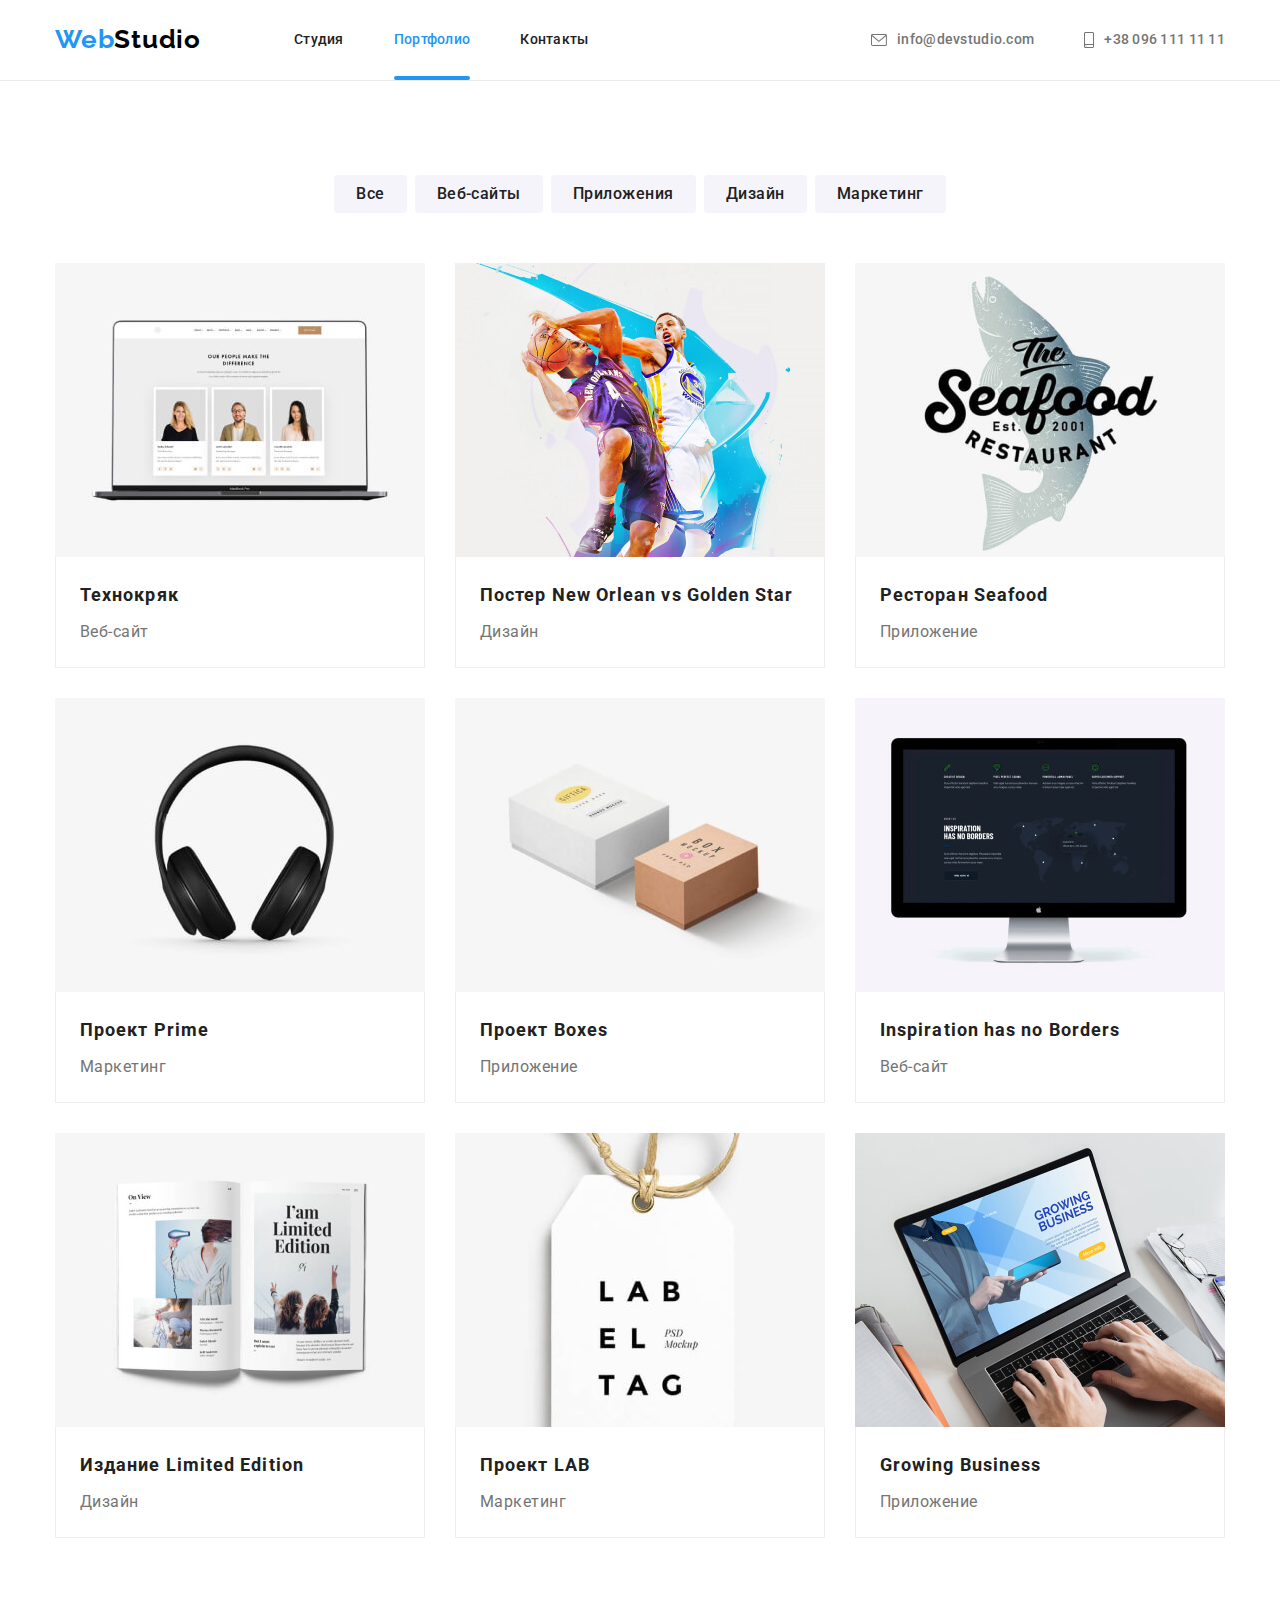
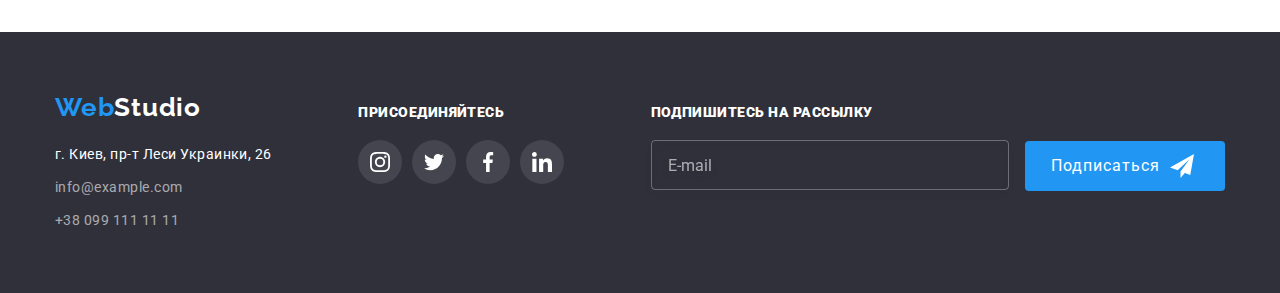
==== portfolio.html @ ef36731a "first commit" ====
<!DOCTYPE html>
<html lang="ru">

<head>
  <meta charset="UTF-8" />
  <meta name="viewport" content="width=device-width, initial-scale=1.0" />
  <title>WebStudio</title>
  <link rel="stylesheet" href="https://cdnjs.cloudflare.com/ajax/libs/modern-normalize/1.0.0/modern-normalize.css">
  <link href="https://fonts.googleapis.com/css2?family=Raleway:wght@700&family=Roboto:wght@400;500;700;900&display=swap"
    rel="stylesheet">
  <link rel="stylesheet" href="./css/styles.css">
</head>

<body>
  <!-- Header -->
  <header class="header">
    <div class="container">
      <nav class="site-nav">
        <a class="logo" href="./index.html" aria-label="логотип вэб студии">Web<span
            class="header-logo">Studio</span></a>
        <ul class="nav-list list">
          <li class="item">
            <a class="link" href="./index.html">Студия</a>
          </li>
          <li class="item">
            <a class="link current" href="./portfolio.html">Портфолио</a>
          </li>
          <li class="item">
            <a class="link" href="">Контакты</a>
          </li>
        </ul>
      </nav>
      <address class="address-link address">
        <ul class="address-list list">
          <li class="item">
            <a class="link" href="mailto:info@devstudio.com">
              <svg class="header-icon" width="16" height="12">
                <use href="./images/sprite.svg#mail"></use>
              </svg>
              info@devstudio.com
            </a>
          </li>
          <li class="item">
            <a class="link" href="tel:+380961111111">
              <svg class="header-icon" width="10" height="16">
                <use href="./images/sprite.svg#phone"></use>
              </svg>
              +38 096 111 11 11
            </a>
          </li>
        </ul>
      </address>
    </div>
  </header>
  <!-- End header -->
  <main>
    <!-- Portfolio -->
    <section class="section">
      <div class="container">
        <h1 class="visually-hidden">Портфолио</h1>
        <ul class="list portfolio-filtrs">
          <li class="item"><button class="button-portfolio" aria-label="Все" type="button">Все</button></li>
          <li class="item"><button class="button-portfolio" aria-label="Веб-сайты" type="button">Веб-сайты</button></li>
          <li class="item"><button class="button-portfolio" aria-label="Приложения" type="button">Приложения</button>
          </li>
          <li class="item"><button class="button-portfolio" aria-label="Дизайн" type="button">Дизайн</button></li>
          <li class="item"><button class="button-portfolio" aria-label="Маркетинг" type="button">Маркетинг</button></li>
        </ul>
        <ul class="list portfolio-list">
          <li class="item">
            <a class="link portfolio-link" href="" target="_blank" aria-label="Веб-сайт Технокряк">
              <div class="portfolio-wrapper">
                <img src="./images/portfolio/tehnokryak.jpg" alt="Веб-сайт Технокряк" width="370" height="294" />
                <div class="overlay">
                  <p>
                    Технокряк это современная площадка распространения коронавируса. Компании используют эту платформу
                    для
                    цифрового
                    шпионажа и атак на защищённые сервера конкурентов.
                  </p>
                </div>
              </div>
              <div class="portfolio-card">
                <h2 class="portfolio-title">Технокряк</h2>
                <p class="portfolio-subtitle">Веб-сайт</p>
              </div>
            </a>
          </li>
          <li class="item">
            <a class="link portfolio-link" href="" target="_blank"
              aria-label="Дизайн постера под матч баскетбольных команд">
              <div class="portfolio-wrapper">
                <img src="./images/portfolio/poster.jpg" alt="постер матча баскетбольных команд" width="370"
                  height="294" />
                <div class="overlay">
                  <p>
                    Lorem ipsum dolor sit amet consectetur adipisicing elit. Nemo repellat commodi repudiandae sapiente
                    ipsam sed laudantium maiores unde odit ut inventore, nihil nam possimus? Suscipit.
                  </p>
                </div>
              </div>
              <div class="portfolio-card">
                <h2 class="portfolio-title">Постер <span lang="en">New Orlean vs Golden Star</span></h2>
                <p class="portfolio-subtitle">Дизайн</p>
              </div>
            </a>
          </li>
          <li class="item">
            <a class="link portfolio-link" href="" target="_blank"
              aria-label="разработка приложения для ресторана морской еды">
              <div class="portfolio-wrapper">
                <img src="./images/portfolio/restaurant.jpg" alt="эмблема ресторана морской еды" width="370"
                  height="294" />
                <div class="overlay">
                  <p>Lorem ipsum dolor sit, amet consectetur adipisicing elit. Possimus dolor eaque eum sapiente minima
                    ipsa odit! Unde laboriosam perferendis deleniti ex, fugit laborum! Debitis, voluptatem asperiores.
                  </p>
                </div>
              </div>
              <div class="portfolio-card">
                <h2 class="portfolio-title">Ресторан <span lang="en">Seafood</span></h2>
                <p class="portfolio-subtitle">Приложение</p>
              </div>
            </a>
          </li>
          <li class="item">
            <a class="link portfolio-link" href="" target="_blank" aria-label="разработка маркетинга для проекта прайм">
              <div class="portfolio-wrapper">
                <img src="./images/portfolio/prime.jpg" alt="фото наушников" width="370" height="294" />
                <div class="overlay">
                  <p>Lorem ipsum dolor sit amet consectetur adipisicing elit. Dolor, excepturi error aspernatur,
                    voluptatibus, deleniti nihil in voluptate ex sunt earum iste minus consequuntur nam quidem repellat.
                  </p>
                </div>
              </div>
              <div class="portfolio-card">
                <h2 class="portfolio-title">Проект <span lang="en">Prime</span> </h2>
                <p class="portfolio-subtitle">Маркетинг</p>
              </div>
            </a>
          </li>
          <li class="item">
            <a class="link portfolio-link" href="" target="_blank"
              aria-label="разработка приложения для дизайна коробок">
              <div class="portfolio-wrapper">
                <img src="./images/portfolio/boxes.jpg" alt="фото дизайнерский коробок" width="370" height="294" />
                <div class="overlay">
                  <p>Lorem ipsum dolor sit amet consectetur adipisicing elit. Maxime repellendus consequatur quasi
                    beatae ea officiis debitis, ullam soluta. Quas atque est a fugit, sunt omnis assumenda?</p>
                </div>
              </div>
              <div class="portfolio-card">
                <h2 class="portfolio-title">Проект <span lang="en">Boxes</span></h2>
                <p class="portfolio-subtitle">Приложение</p>
              </div>
            </a>
          </li>
          <li class="item">
            <a class="link portfolio-link" href="" target="_blank" aria-label="разработка коропоративного вэб сайта">
              <div class="portfolio-wrapper">
                <img src="./images/portfolio/inspiration.jpg" alt="разработка вэб сайта" width="370" height="294" />
                <div class="overlay">
                  <p>Lorem ipsum dolor sit amet consectetur adipisicing elit. Nulla minus perferendis quos atque
                    similique veritatis pariatur temporibus id iste? Inventore earum dolore eum, quas ipsum dicta.</p>
                </div>
              </div>
              <div class="portfolio-card">
                <h2 class="portfolio-title" lang="en">Inspiration has no Borders</h2>
                <p class="portfolio-subtitle">Веб-сайт</p>
              </div>
            </a>
          </li>
          <li class="item">
            <a class="link portfolio-link" href="" target="_blank" aria-label="разработка дизайна книги">
              <div class="portfolio-wrapper">
                <img src="./images/portfolio/limited-edition.jpg" alt="дизайн книги" width="370" height="294" />
                <div class="overlay">
                  <p>Lorem ipsum dolor sit amet consectetur adipisicing elit. Ducimus, dolorum amet culpa totam porro
                    laborum distinctio reiciendis laboriosam ut maiores quo odit rerum beatae harum animi.</p>
                </div>
              </div>
              <div class="portfolio-card">
                <h2 class="portfolio-title">Издание <span lang="en">Limited Edition</span></h2>
                <p class="portfolio-subtitle">Дизайн</p>
              </div>
            </a>
          </li>
          <li class="item">
            <a class="link portfolio-link" href="" target="_blank" aria-label="разработка маркетингового проэкта лаб">
              <div class="portfolio-wrapper">
                <img src="./images/portfolio/lab.jpg" alt="дизайн маркетингового проекта" width="370" height="294" />
                <div class="overlay">
                  <p>Lorem ipsum dolor sit amet consectetur adipisicing elit. Vitae tenetur quis animi natus id quidem
                    ab dolor, iure rerum maiores quo sit unde incidunt fuga hic!</p>
                </div>
              </div>
              <div class="portfolio-card">
                <h2 class="portfolio-title">Проект <span lang="en">LAB</span></h2>
                <p class="portfolio-subtitle">Маркетинг</p>
              </div>
            </a>
          </li>
          <li class="item">
            <a class="link portfolio-link" href="" target="_blank" aria-label="разработка бизнесс приложения">
              <div class="portfolio-wrapper">
                <img src="./images/portfolio/crowing-business.jpg" alt="разработка приложения для бизнесса" width="370"
                  height="294" />
                <div class="overlay">
                  <p>Lorem ipsum dolor sit amet consectetur adipisicing elit. Incidunt modi consectetur, ad odio,
                    reiciendis non nobis accusamus quam voluptas distinctio ipsa. Eius qui nesciunt quisquam
                    exercitationem.</p>
                </div>
              </div>
              <div class="portfolio-card">
                <h2 class="portfolio-title" lang="en">Growing Business</h2>
                <p class="portfolio-subtitle">Приложение</p>
              </div>
            </a>
          </li>
        </ul>
      </div>
    </section>
  </main>
  <!-- Footer -->
  <footer class="footer">
    <div class="container">
      <div class="footer-address">
        <a class="logo" href="./index.html" aria-label="логотип вэб студии">Web<span
            class="logo-footer">Studio</span></a>
        <address class="address">
          <ul class="list">
            <li class="item">
              <a class="link map" href="https://goo.gl/maps/pGN7DzXUrCDLFUqRA" target="_blank">г. Киев, пр-т Леси
                Украинки,
                26</a>
            </li>
            <li class="item">
              <a class="link" href="mailto:info@example.com">info@example.com</a>
            </li>
            <li class="item">
              <a class="link" href="tel:+380991111111">+38 099 111 11 11</a>
            </li>
          </ul>
        </address>
      </div>
      <div class="footer-social-list">
        <h2 class="footer-subtitle">
          <b>присоединяйтесь</b>
        </h2>
        <ul class="list footer-list">
          <li class="item">
            <a class=" link footer-social-link" href="https://www.instagram.com/?hl=uk" target="_blank">
              <svg class="footer-link-svg">
                <use href="./images/sprite.svg#instagram"></use>
              </svg>
            </a>
          </li>
          <li class="item">
            <a class=" link footer-social-link" href="https://twitter.com/?lang=uk" target="_blank">
              <svg class="footer-link-svg">
                <use href="./images/sprite.svg#twitter"></use>
              </svg>
            </a>
          </li>
          <li class="item">
            <a class=" link footer-social-link" href="https://uk-ua.facebook.com/" target="_blank">
              <svg class="footer-link-svg">
                <use href="./images/sprite.svg#facebook"></use>
              </svg>
            </a>
          </li>
          <li class="item">
            <a class=" link footer-social-link" href="https://www.linkedin.com/" target="_blank">
              <svg class="footer-link-svg">
                <use href="./images/sprite.svg#linkedin"></use>
              </svg>
            </a>
          </li>
        </ul>
      </div>
      <div class="footer-form">
        <h2 class="footer-subtitle">
          <b>Подпишитесь на рассылку</b>
        </h2>
        <div class="footer-wrapper">
          <form action="#">
            <label>
              <input class="form-input" type="email" name="mail" placeholder="E-mail">
            </label>
            <button class="button" type="submit">Подписаться</button>
          </form>
        </div>
      </div>
    </div>
  </footer>
  <!-- End footer -->
</body>

</html>
---- css/styles.css ----
:root {
  --main-font: "Roboto", sans-serif;
  --secondary-font: "Raleway", sans-serif;
  --primary-text-color: #212121;
  --secondary-text-color: #757575;
  --the-third-text-color: #ffffff;
  --accent-color: #2196f3;
  --main-background-color: #ffffff;
  --secondary-background-color: #2f303a;
  --the-third-background-color: #f5f4fa;
  --primary-svg-color: #afb1b8;
  --main-animation: cubic-bezier(0.4, 0, 0.2, 1);
}

*,
*::before,
*::after {
  margin: 0;
  padding: 0;
}

body {
  font-family: var(--main-font);
  font-style: normal;
  letter-spacing: 0.03em;
  font-weight: 700;
}

img {
  display: block;
}

.list {
  list-style: none;
}

.link {
  text-decoration: none;
}

.address {
  font-style: normal;
}

.section {
  padding-top: 94px;
  padding-bottom: 94px;
  background-color: var(--main-background-color);
}

.container {
  max-width: 1200px;
  margin-left: auto;
  margin-right: auto;
  padding-right: 15px;
  padding-left: 15px;
}

.title {
  margin-bottom: 50px;
  font-size: 36px;
  line-height: 1.167;
  text-align: center;
  color: var(--primary-text-color);
}

/* ===== HIDDEN TITLE ===== */
.visually-hidden {
  position: absolute;
  width: 1px;
  height: 1px;
  margin: -1px;
  border: 0;
  padding: 0;

  white-space: nowrap;
  clip-path: inset(100%);
  clip: rect(0 0 0 0);
  overflow: hidden;
}
/* ===== END HIDDEN TITLE ===== */

/* ===== MODAL WINDOW ===== */
.backdrop {
  position: fixed;
  top: 0;
  left: 0;
  right: 0;
  bottom: 0;
  background-color: rgba(0, 0, 0, 0.2);
  opacity: 1;
  transition: background-color 750ms var(--main-animation), opacity 750ms var(--main-animation);
}

.backdrop.is-hidden {
  background-color: rgba(33, 150, 243, 0.9);
  opacity: 0;
  /* visibility: hidden; */
  pointer-events: none;
}

.backdrop.is-hidden .modal {
  transform: translate(-50%, -50%) scale(0);
}

.modal {
  position: absolute;
  top: 50%;
  left: 50%;
  transform: translate(-50%, -50%) scale(1);

  min-width: 528px;
  min-height: 581px;
  padding: 40px;
  background-color: var(--main-background-color);

  /* transition-property: transform;
  transition-duration: 500ms;
  transition-timing-function: cubic-bezier(0.4, 0, 0.2, 1); */

  transition: transform 500ms var(--main-animation);
}

.close-button {
  position: absolute;
  top: 8px;
  right: 8px;
  width: 30px;
  height: 30px;
  background-color: var(--main-background-color);
  border: 1px solid rgba(0, 0, 0, 0.1);
  border-radius: 50%;
  cursor: pointer;
}

.close-modal-svg {
  position: absolute;
  top: 50%;
  left: 50%;
  transform: translate(-50%, -50%) scale(1);
  height: 11px;
  width: 11px;
  fill: var(--primary-text-color);
  transition: fill 250ms var(--main-animation), transform 250ms var(--main-animation);
}

.close-button:hover .close-modal-svg,
.close-button:focus .close-modal-svg {
  fill: var(--accent-color);
  transform: translate(-50%, -50%) scale(1.5);
}

.modal .title {
  font-size: 20px;
  line-height: 1.15;
  text-align: center;
  color: var(--primary-text-color);
}

.modal .item:not(:last-child) {
  position: relative;
  margin-bottom: 10px;
}

.modal .item:last-child {
  margin-bottom: 20px;
}

.label {
  display: block;
  font-weight: 400;
  font-size: 12px;
  line-height: 1.17;
  letter-spacing: 0.01em;
  color: var(--secondary-text-color);
  transition: fill 250ms var(--main-animation);
}

.input {
  display: block;
  width: 448px;
  height: 40px;
  border: 1px solid rgba(33, 33, 33, 0.2);
  border-radius: 4px;
  padding-left: 42px;
  padding-top: 12px;
  padding-right: 12px;
  padding-bottom: 12px;
  outline: none;
  margin-top: 4px;
  transition: border-color 250ms var(--main-animation);
}

.input:focus {
  outline: none;
  border-color: var(--accent-color);
}

.label:focus-within {
  fill: var(--accent-color);
}

.input-wrapper {
  position: relative;
  display: block;
}

.form-svg {
  position: absolute;
  top: 50%;
  left: 12px;
  transform: translateY(-50%);

  width: 18px;
  height: 18px;
  color: transparent;
}

.input-area {
  width: 448px;
  height: 120px;
  resize: none;
  padding: 12px 16px;
}

.input-area::placeholder {
  color: rgba(117, 117, 117, 0.5);
}

.checkbox {
  display: inline-flex;
  content: "";
  width: 16px;
  height: 15px;
  border: 2px solid var(--primary-text-color);
  border-radius: 4px;
  margin-right: 8px;
  transition: background-color 250ms var(--main-animation), border-color 250ms var(--main-animation),
    outline 250ms var(--main-animation);
}

.checkbox-hidden:focus + .checkbox {
  outline: 2px solid #2196f3;
  border: none;
}

.checkbox-hidden:checked + .checkbox {
  background-color: var(--accent-color);
  background-image: url(..//images/modal_window/ok.svg);
  background-repeat: no-repeat;
  background-position: center center;
  background-size: contain;
  background-origin: border-box;
  border-color: var(--accent-color);
  outline: none;
}

.label-policy {
  font-weight: 400;
  font-size: 14px;
  line-height: 1.71;
  color: var(--secondary-text-color);
}

.policy {
  font-weight: 400;
  font-size: 14px;
  line-height: 1.71;
  color: var(--accent-color);
}

.modal .button {
  margin-top: 30px;
  cursor: pointer;
}

/* ===== END MODAL WINDOW ===== */

/* ===== COMPONENTS ===== */
.logo {
  font-family: var(--secondary-font);
  font-style: normal;
  font-size: 26px;
  line-height: 1.19;
  letter-spacing: 0.03em;
  color: #2196f3;
  text-decoration: none;
}

.logo-footer {
  color: var(--the-third-text-color);
}

.header-logo {
  color: #000000;
}

.button {
  display: block;
  margin-left: auto;
  margin-right: auto;
  background-color: var(--accent-color);
  font-size: 16px;
  line-height: 1.875;
  letter-spacing: 0.06em;
  padding: 10px 32px;
  border-radius: 4px;
  border: none;
  color: var(--main-background-color);
}

.button-portfolio {
  display: block;
  color: var(--primary-text-color);
  background-color: var(--the-third-background-color);
  font-weight: 500;
  font-size: 16px;
  line-height: 1.625;
  letter-spacing: 0.03em;
  padding: 6px 22px;
  text-decoration: none;
  border-radius: 4px;
  border: none;
  transition: background-color 250ms var(--main-animation), color 250ms var(--main-animation);
}

.portfolio-filtrs {
  margin-bottom: 50px;
}

.portfolio-filtrs .item:not(:last-child) {
  margin-right: 8px;
}

.button-portfolio:hover,
.button-portfolio:focus {
  cursor: pointer;
  background-color: var(--accent-color);
  color: var(--the-third-text-color);
}
/* ===== END COMPONENTS ===== */

/* ===== HEADER ===== */
.header {
  /* max-width: 1600px;
  margin-left: auto;
  margin-right: auto; */
  border-bottom-width: 1px;
  border-bottom-style: solid;
  border-bottom-color: #ececec;
  background-color: var(--main-background-color);
}

.header .list {
  padding-left: 0;
}

.header .container {
  display: flex;
  align-items: center;
  justify-content: space-between;
}

.header .logo {
  padding-top: 24px;
  padding-bottom: 25px;
  display: flex;
  align-items: center;
  margin-right: 93px;
}

.site-nav {
  display: flex;
}

.nav-list {
  display: flex;
}

.nav-list .item:not(:last-child) {
  margin-right: 50px;
}

.address-list {
  display: flex;

  /* align-items: center; */
  margin-left: auto;
}

.address-list .item:not(:first-child) {
  margin-left: 50px;
}

.site-nav .link {
  display: block;
  padding-top: 32px;

  color: var(--primary-text-color);
  font-weight: 500;
  font-size: 14px;
  line-height: 1.14;
  letter-spacing: 0.02em;
  transition: color 250ms var(--main-animation);
}

.address-link .link {
  display: flex;
  align-items: center;
  padding-top: 20px;
  padding-bottom: 20px;
  color: var(--secondary-text-color);
  font-weight: 500;
  font-size: 14px;
  line-height: 1.14;
  letter-spacing: 0.02em;
  transition: color 250ms var(--main-animation);
}

.site-nav .link:hover,
.site-nav .link:focus,
.address-link .link:hover,
.address-link .link:focus {
  color: var(--accent-color);
}

.site-nav .link.current {
  color: var(--accent-color);
}

.nav-list .current::after {
  content: "";
  display: block;
  height: 4px;
  width: 100%;
  margin-top: 28px;
  background-color: var(--accent-color);
  border-radius: 2px;
}

.header-icon {
  margin-right: 10px;
  fill: currentColor;
}

/* ===== END HEADER ===== */

/* ===== HERO ===== */
.hero {
  /* max-width: 1600px;
  margin-left: auto;
  margin-right: auto; */
  padding-top: 200px;
  padding-bottom: 200px;
  background-color: var(--secondary-background-color);
  background-image: linear-gradient(rgba(47, 48, 58, 0.4), rgba(47, 48, 58, 0.4)), url(../images/hero/hero-bg.jpg);
  background-repeat: no-repeat;
  background-size: cover;
}

.hero-title {
  margin-bottom: 40px;
  max-width: 696px;
  margin-left: auto;
  margin-right: auto;
  font-weight: 900;
  font-size: 44px;
  line-height: 1.36;
  text-align: center;
  letter-spacing: 0.06em;
  text-transform: uppercase;
  color: var(--the-third-text-color);
}
/* ===== END HERO ===== */

/* ===== ABOUT US ===== */
.about {
  padding-bottom: 47px;
}

.about-list {
  display: flex;
  justify-content: space-between;
}

.about-list .item {
  max-width: 270px;
}

.about-list .item:not(:last-child) {
  margin-right: 30px;
}

.about-item::before {
  content: "";
  display: block;
  height: 120px;
  width: 270px;
  margin-bottom: 30px;
  background-color: var(--the-third-background-color);
  background-repeat: no-repeat;
}

.about-item:nth-child(1)::before {
  background-image: url(../images/feature1.svg);
  background-position: center center;
}

.about-item:nth-child(2)::before {
  background-image: url(../images/feature2.svg);
  background-position: center center;
}

.about-item:nth-child(3)::before {
  background-image: url(../images/feature3.svg);
  background-position: center center;
}

.about-item:nth-child(4)::before {
  background-image: url(../images/feature4.svg);
  background-position: center center;
}

.about-subtitle {
  margin-bottom: 10px;
  font-size: 14px;
  line-height: 1.14;
  text-transform: uppercase;
  color: var(--primary-text-color);
}

.about-idea {
  font-weight: 400;
  font-size: 14px;
  line-height: 1.71;
  color: var(--secondary-text-color);
}
/* ===== END ABOUT US ===== */

/* ===== WHAT ARE WE DOING ===== */
.works {
  padding-top: 47px;
}

.works-list {
  display: flex;
  justify-content: center;
}

.works-list .item:not(:last-child) {
  margin-right: 30px;
}

.works-list .item {
  position: relative;
}

.works-wrapper {
  position: absolute;
  pointer-events: none;
  padding: 27px 80px;
  left: 0;
  bottom: 0;
  width: 370px;
  height: 70px;
  background-color: rgba(47, 48, 58, 0.8);
}

.works-subtitle {
  font-size: 14px;
  line-height: 1.14;
  color: var(--the-third-text-color);
  text-transform: uppercase;
}
/* ===== END WHAT ARE WE DOING ===== */

/* ===== OUR TEAM ===== */
.team {
  background-color: var(--the-third-background-color);
}

.team-list {
  display: flex;
  justify-content: center;
}

.team-card {
  padding: 30px 32px;
  background-color: var(--main-background-color);
  text-align: center;
  border-bottom-left-radius: 4px;
  border-bottom-right-radius: 4px;
}

.social-list {
  display: flex;
}

.social-item {
  display: flex;
  align-items: center;
  justify-content: center;
}

.social-link {
  display: flex;
  align-items: center;
  justify-content: center;
  width: 44px;
  height: 44px;
  background: var(--main-background-color);
  border-radius: 50%;
  color: var(--primary-svg-color);
  transition: background-color 250ms var(--main-animation), color 250ms var(--main-animation);
}

.social-link:hover,
.social-link:focus {
  color: var(--the-third-text-color);
  background-color: var(--accent-color);
}

.team-svg {
  width: 20px;
  height: 20px;
  fill: currentColor;
}

.team-item {
  box-shadow: 0px 1px 3px rgba(0, 0, 0, 0.12), 0px 1px 1px rgba(0, 0, 0, 0.14), 0px 2px 1px rgba(0, 0, 0, 0.2);
}

.team-list .item:not(:last-child) {
  margin-right: 30px;
}

.social-item:not(:last-child) {
  margin-right: 10px;
}

.team-subtitle {
  margin-bottom: 10px;
  font-weight: 500;
  font-size: 16px;
  line-height: 1.19;
  color: var(--primary-text-color);
}

.team-position {
  margin-bottom: 16px;
  font-weight: 400;
  font-size: 16px;
  line-height: 1.19;
  color: var(--secondary-text-color);
}
/* ===== END OUR TEAM ===== */

/* ===== CLIENTS ===== */
.clients-list {
  display: flex;
  justify-content: space-between;
}

.link-clients {
  display: flex;
  align-items: center;
  justify-content: center;
  width: 170px;
  height: 90px;
  border: 1px solid var(--primary-svg-color);
  border-radius: 4px;
  color: var(--primary-svg-color);
  transition: background-color 250ms var(--main-animation), color 250ms var(--main-animation);
}

.client-svg {
  fill: currentColor;
}

.link-clients:hover,
.link-clients:focus {
  border-color: var(--accent-color);
  color: var(--accent-color);
}
/* ===== END CLIENTS ===== */

/* ===== FOOTER ===== */
.footer {
  /* max-width: 1600px;
  margin-left: auto;
  margin-right: auto; */
  background-color: var(--secondary-background-color);
}

.footer .logo {
  display: block;
  margin-bottom: 20px;
}

.footer .item:not(:last-child) {
  margin-bottom: 9px;
}

.footer .container {
  display: flex;
  justify-content: space-between;
}

.footer .link {
  font-weight: 400;
  font-size: 14px;
  line-height: 1.71;
  color: rgba(255, 255, 255, 0.6);
}

.footer .link.map {
  color: var(--the-third-text-color);
}

.footer-address {
  padding-top: 60px;
  padding-bottom: 60px;
}

.footer-subtitle {
  display: block;
  margin-bottom: 20px;
  text-transform: uppercase;
  font-size: 14px;
  color: var(--the-third-text-color);
}

.footer-list {
  display: flex;
  justify-content: space-between;
}

.footer-social-list {
  padding-top: 72px;
  padding-bottom: 100px;
}

.footer-social-link {
  display: flex;
  align-items: center;
  justify-content: center;
  width: 44px;
  height: 44px;
  background: rgba(255, 255, 255, 0.1);
  border-radius: 50%;
  transition: background-color 250ms var(--main-animation);
}

.footer-social-link:hover,
.footer-social-link:focus {
  background-color: var(--accent-color);
}

.footer-social-list .item:not(:last-child) {
  margin-right: 10px;
}

.footer-link-svg {
  width: 20px;
  height: 20px;
  fill: var(--the-third-text-color);
}

.footer-form {
  padding-top: 72px;
  padding-bottom: 94px;
}

.footer-wrapper {
  display: flex;
}

.footer .form-input {
  width: 358px;
  height: 50px;
  padding: 15px 16px;
  background-color: transparent;
  border: 1px solid rgba(255, 255, 255, 0.3);
  filter: drop-shadow(0px 4px 4px rgba(0, 0, 0, 0.15));
  border-radius: 4px;
  color: var(--the-third-text-color);
  margin-right: 12px;
}

.footer .form-input:focus {
  background-color: transparent;
  border: 1px solid rgba(255, 255, 255, 0.3);
  filter: drop-shadow(0px 4px 4px rgba(0, 0, 0, 0.15));
  border-radius: 4px;
  color: var(--the-third-text-color);
}

.form-input::placeholder {
  color: rgba(255, 255, 255, 0.6);
}

.footer .button {
  width: 200px;
  display: inline-flex;
  align-items: center;
  padding: 10px 26px;
}

.footer .button::after {
  content: "";
  width: 24px;
  height: 24px;
  background-image: url(../images/icon-send.svg);
  background-repeat: no-repeat;
  margin-left: 10px;
}
/* ===== END FOOTER ===== */

/* ===== PORTFOLIO ===== */
.portfolio-list {
  display: flex;
  flex-wrap: wrap;
}

.portfolio-list .item:not(:nth-last-child(-n + 3)) {
  margin-bottom: 30px;
}

.portfolio-list .item:not(:nth-child(3n)) {
  margin-right: 30px;
}

.portfolio-filtrs {
  display: flex;
  justify-content: center;
}

.portfolio-title {
  margin-bottom: 4px;
  font-size: 18px;
  line-height: 2;
  letter-spacing: 0.06em;
  color: var(--primary-text-color);
}

.portfolio-subtitle {
  font-weight: 400;
  font-size: 16px;
  line-height: 1.875;
  color: var(--secondary-text-color);
}

.portfolio-card {
  padding-top: 20px;
  padding-right: 24px;
  padding-left: 24px;
  padding-bottom: 20px;
  border-left: 1px solid #eeeeee;
  border-right: 1px solid #eeeeee;
  border-bottom: 1px solid #eeeeee;
}

.portfolio-link {
  transition: box-shadow 250ms var(--main-animation);
}

.portfolio-link:hover,
.portfolio-link:focus {
  display: block;
  box-shadow: 0px 1px 1px rgba(0, 0, 0, 0.12), 0px 4px 4px rgba(0, 0, 0, 0.06), 1px 4px 6px rgba(0, 0, 0, 0.16);
}

.portfolio-wrapper {
  position: relative;
  overflow: hidden;
}

.overlay {
  position: absolute;
  top: 0;
  left: 0;
  right: 0;
  bottom: 0;
  transform: translateY(100%);
  transition: transform 250ms var(--main-animation), opacity 250ms var(--main-animation);
  opacity: 0;
  pointer-events: none;
  padding: 63px 24px;
  background-color: rgba(33, 150, 243, 0.9);
}

.portfolio-link:hover .overlay,
.portfolio-link:focus .overlay {
  transform: translateY(0%);
  opacity: 1;
}

.overlay p {
  font-weight: 400;
  font-size: 18px;
  line-height: 1.56;
  color: var(--the-third-text-color);
}
/* ===== END PORTFOLIO ===== */
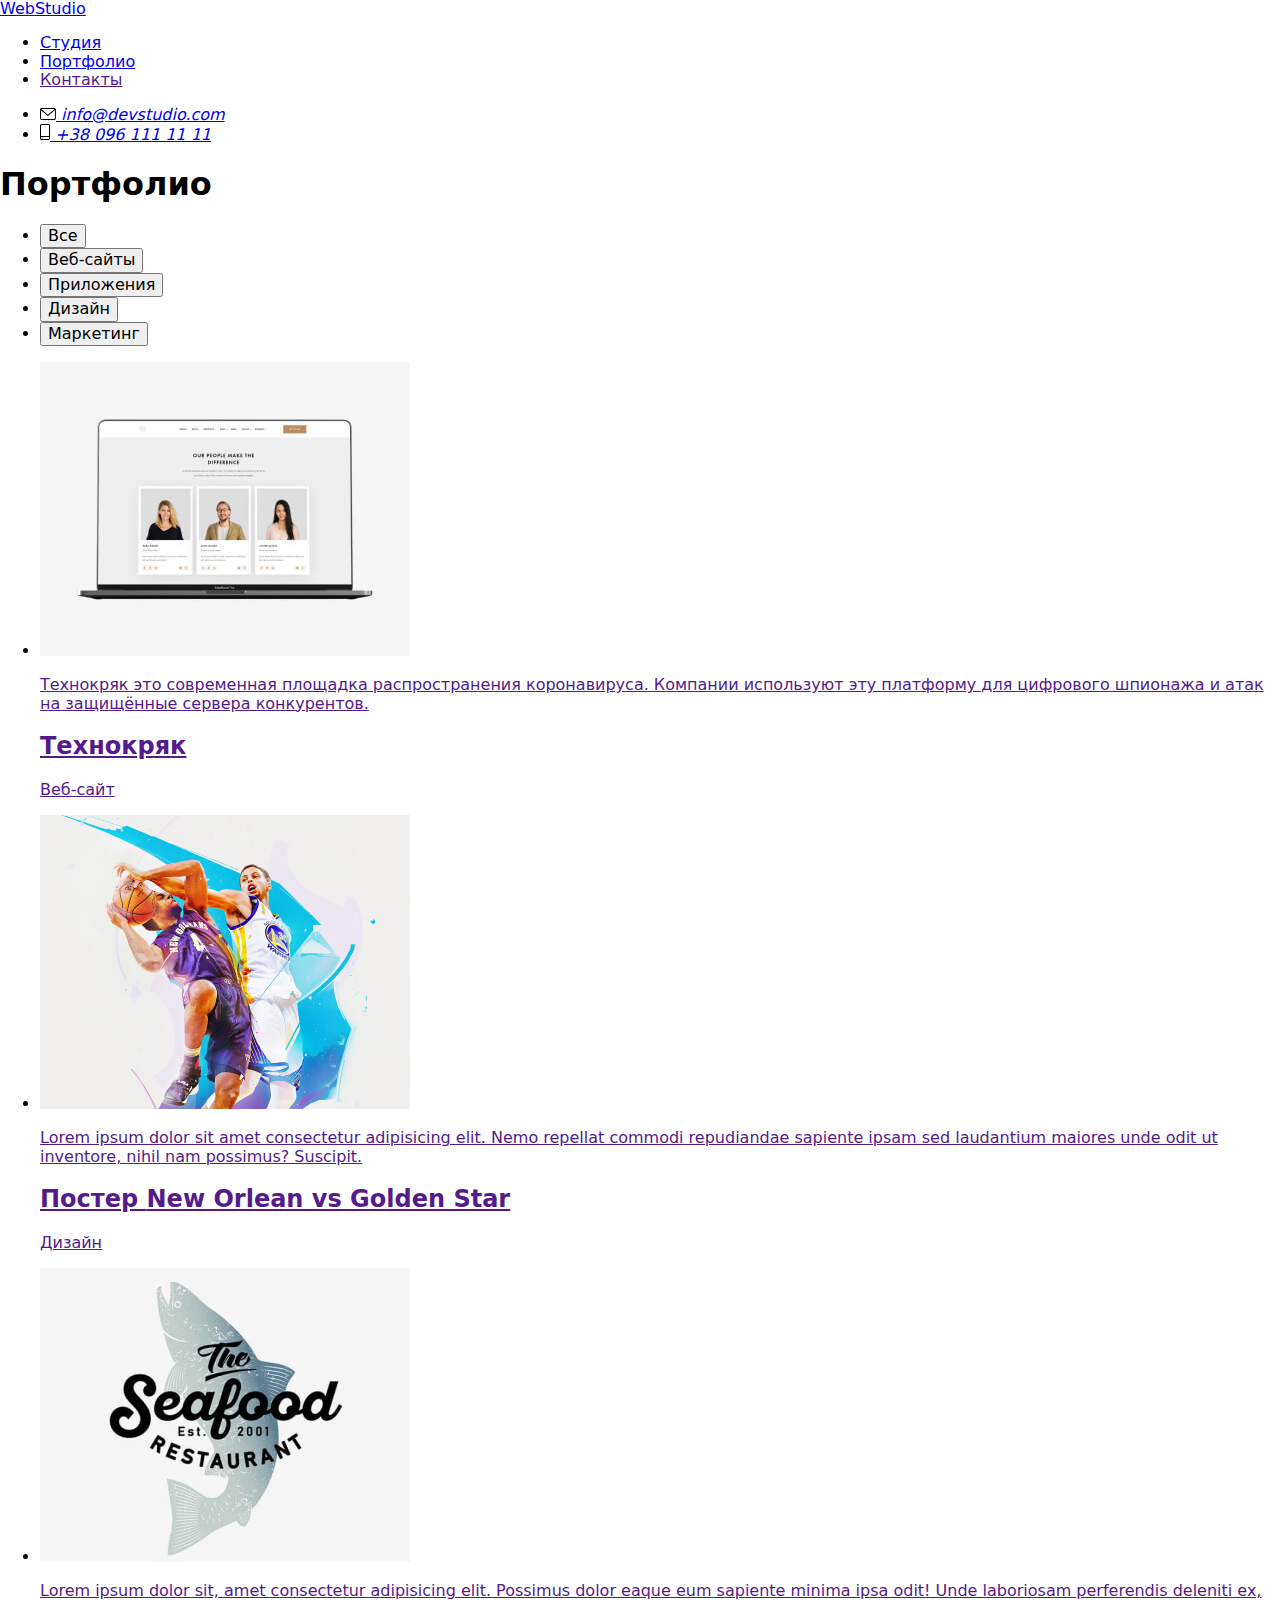
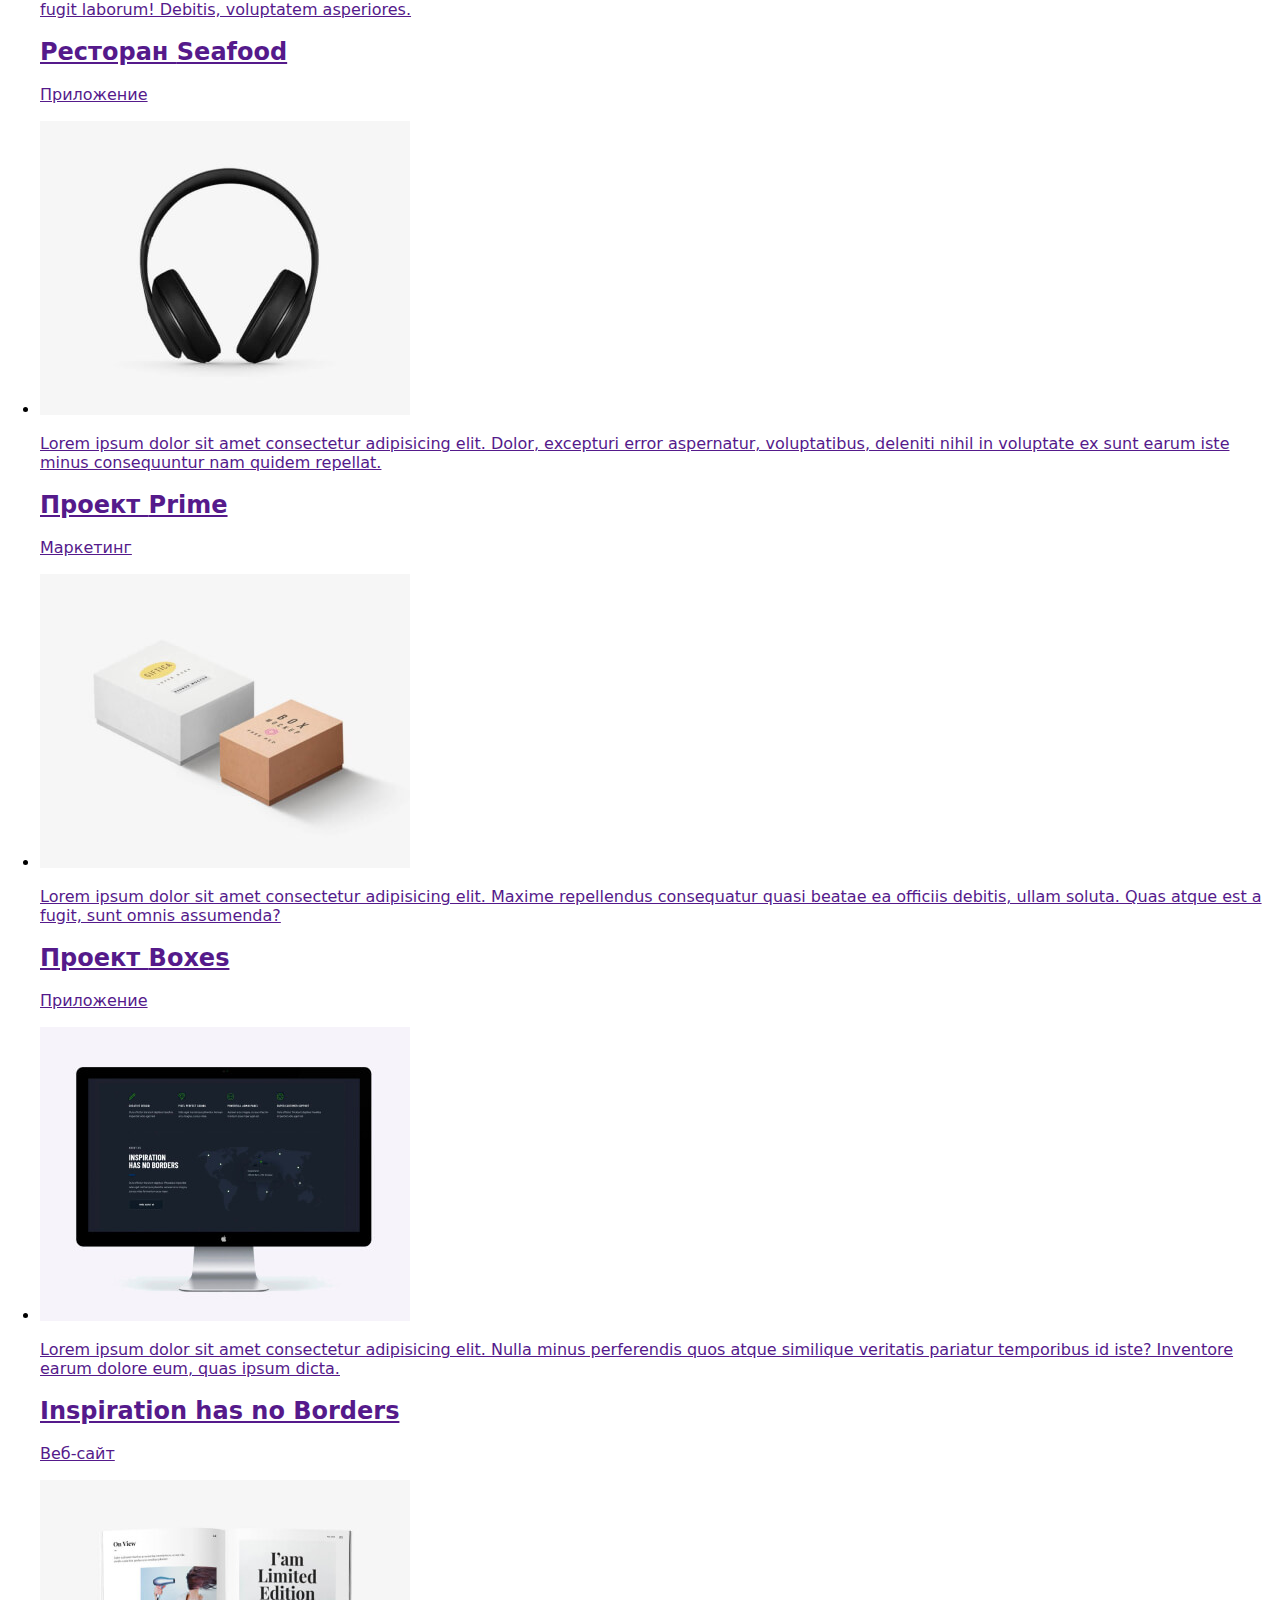
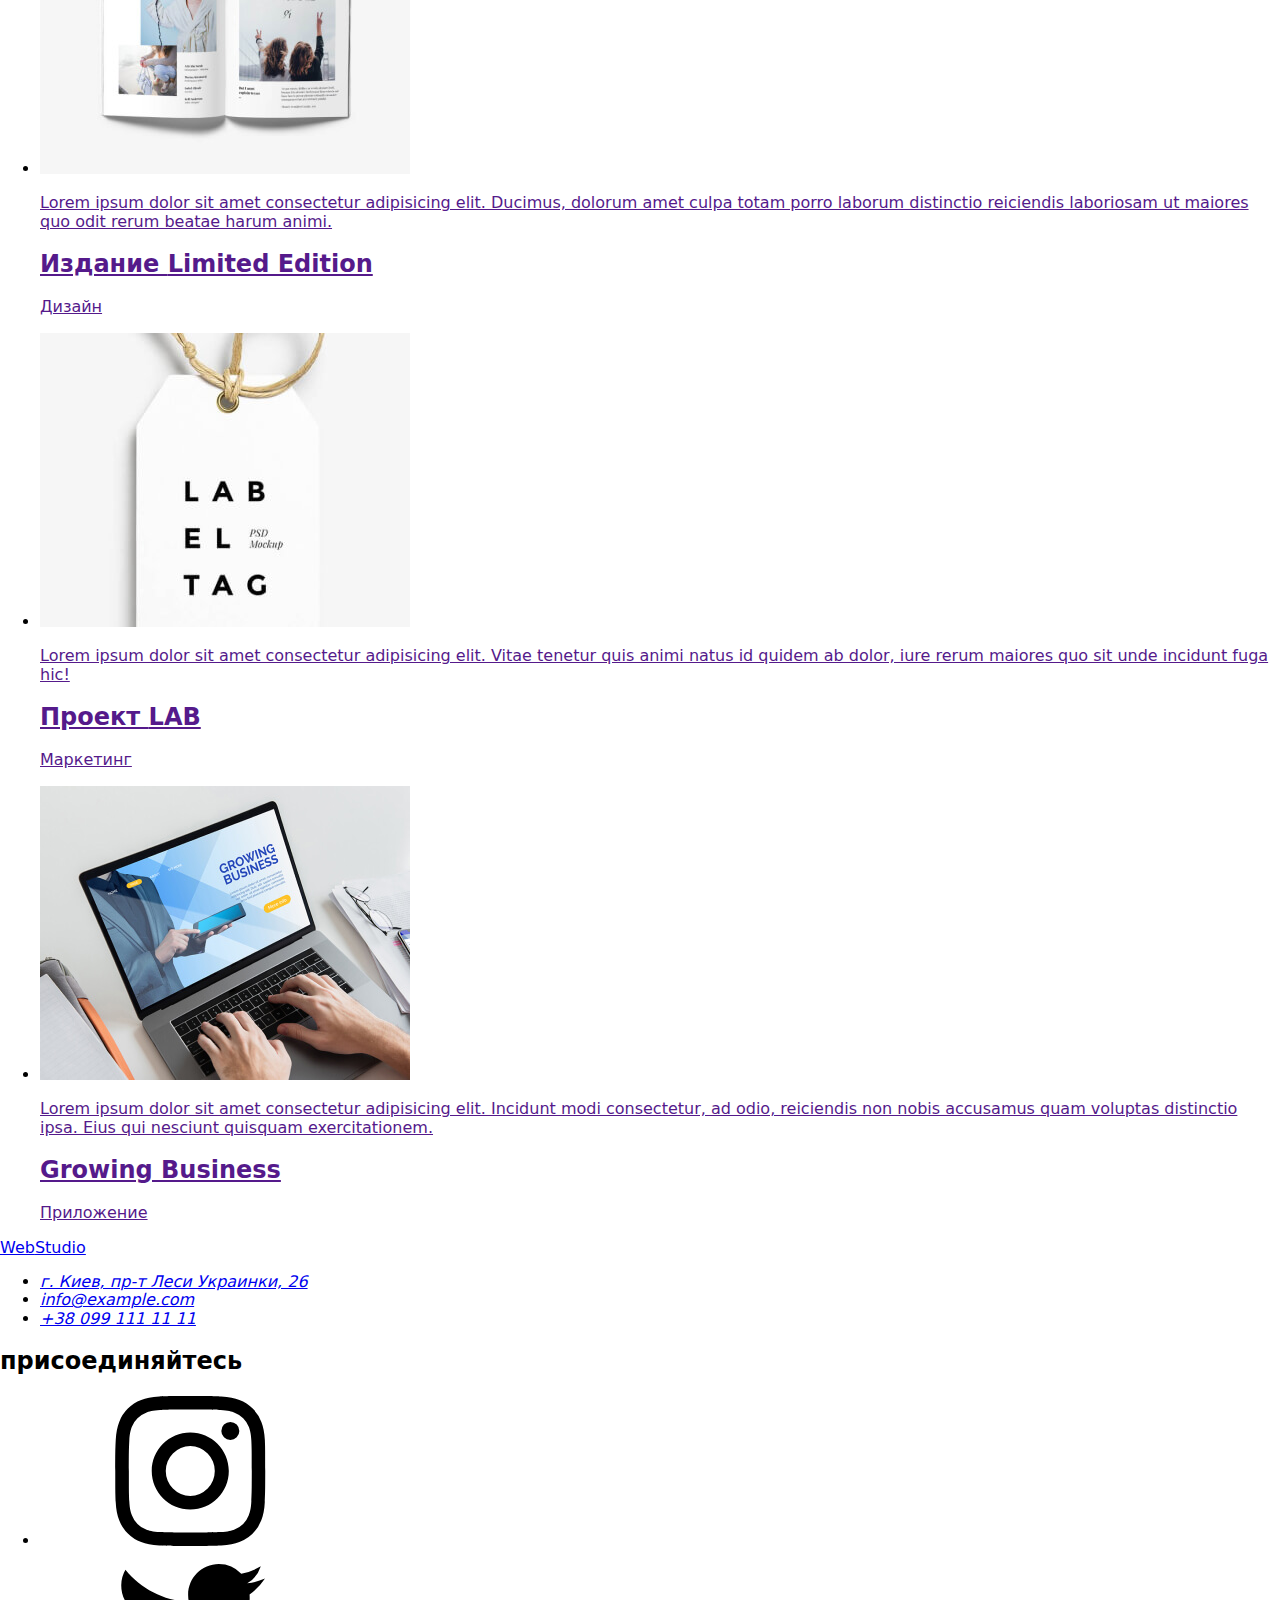
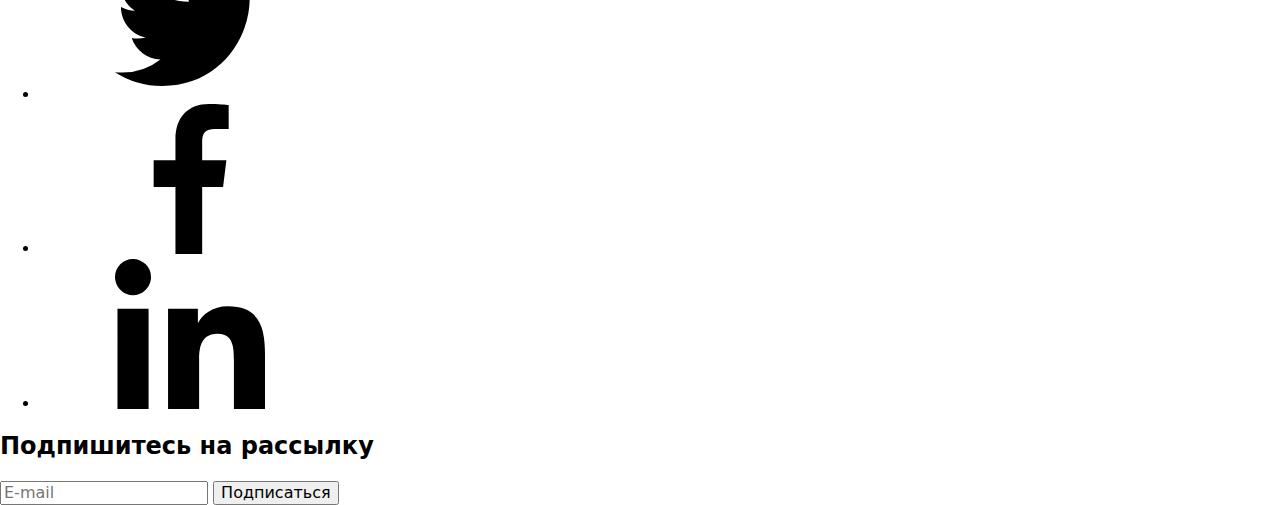
==== commit 513a71f7: "finish utils" ====
--- a/portfolio.html
+++ b/portfolio.html
@@ -8,7 +8,7 @@
   <link rel="stylesheet" href="https://cdnjs.cloudflare.com/ajax/libs/modern-normalize/1.0.0/modern-normalize.css">
   <link href="https://fonts.googleapis.com/css2?family=Raleway:wght@700&family=Roboto:wght@400;500;700;900&display=swap"
     rel="stylesheet">
-  <link rel="stylesheet" href="./css/styles.css">
+  <link rel="stylesheet" href="./css/portfolio.min.css">
 </head>
 
 <body>
--- a/css/portfolio.min.css
+++ b/css/portfolio.min.css
@@ -0,0 +1 @@
+/* No CSS *//*# sourceMappingURL=portfolio.min.css.map */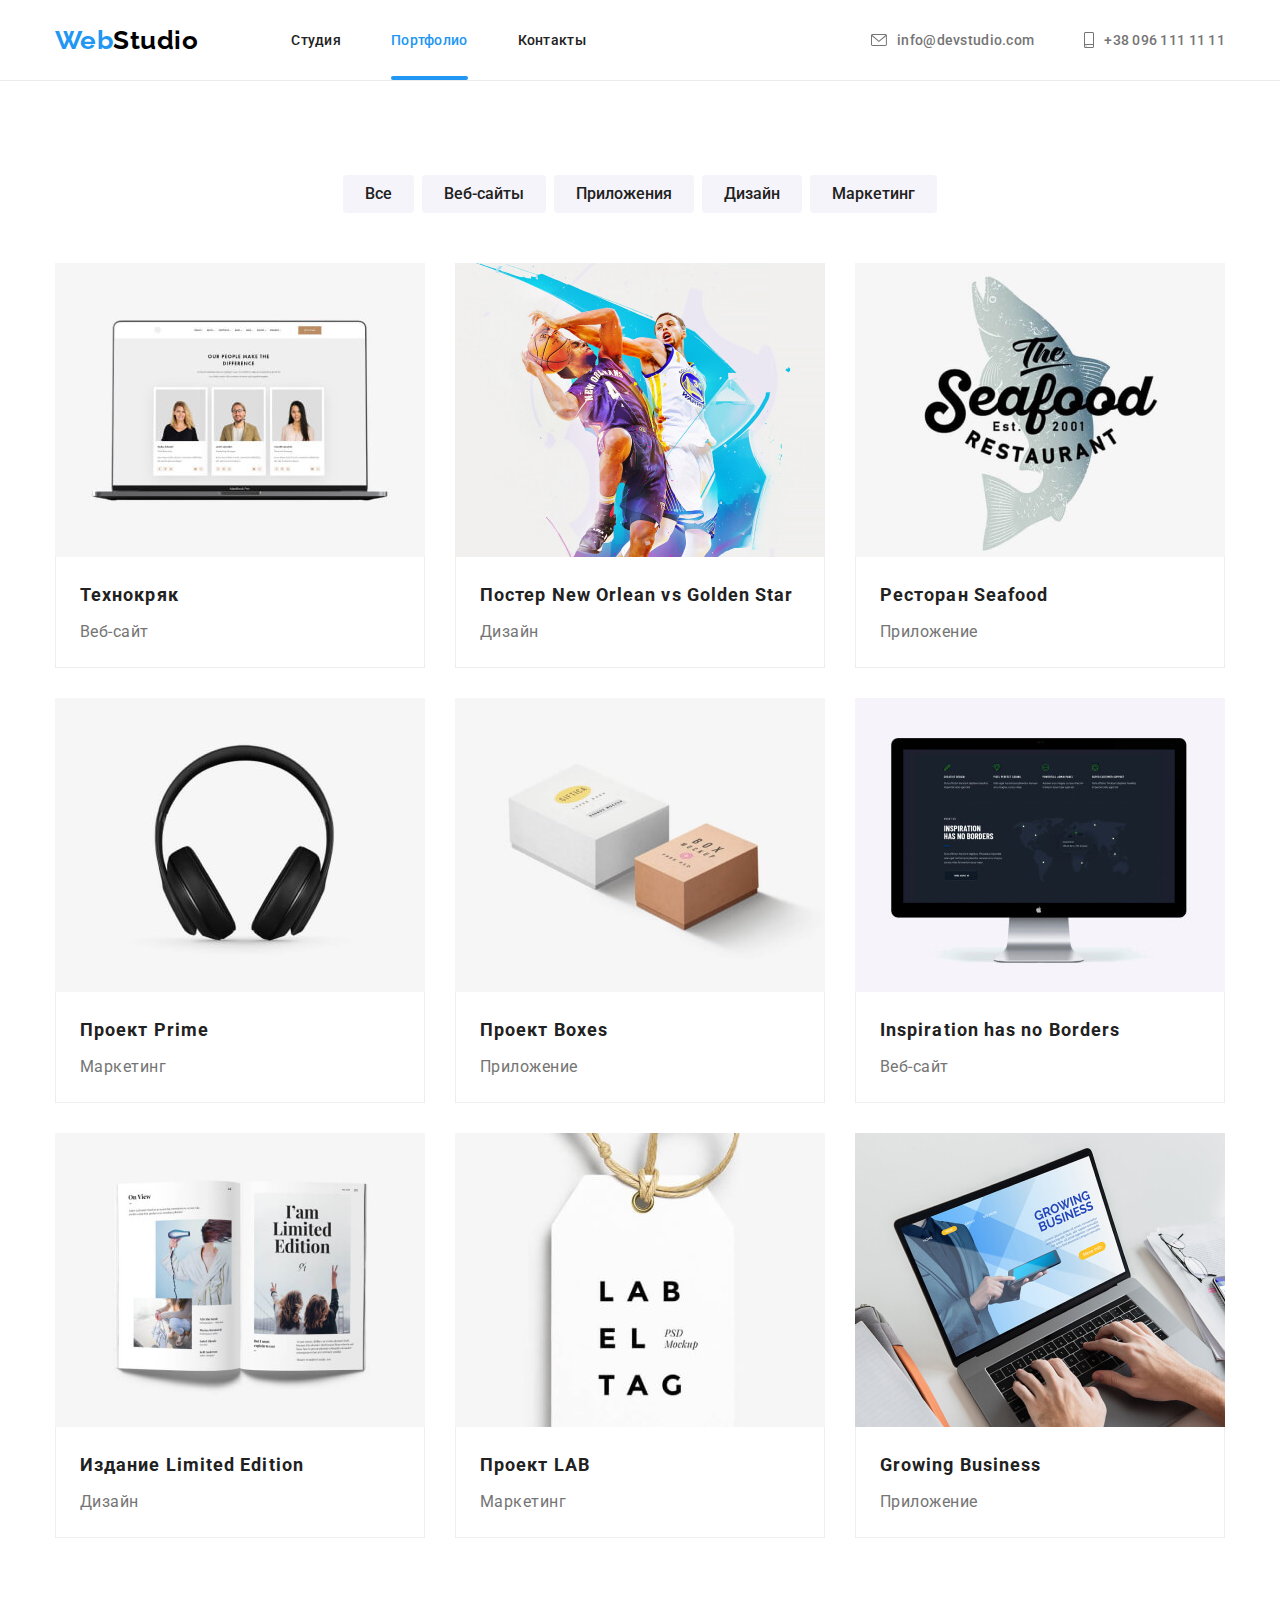
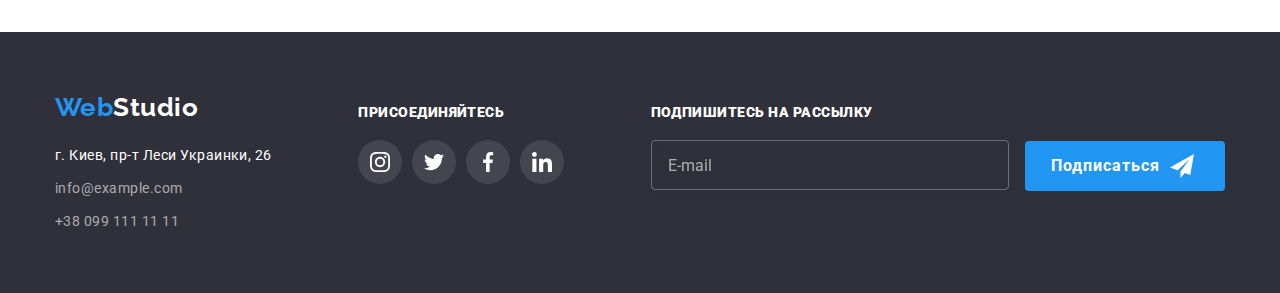
==== commit 416a6d39: "add accessibility" ====
--- a/portfolio.html
+++ b/portfolio.html
@@ -17,21 +17,21 @@
     <div class="container">
       <nav class="site-nav">
         <a class="logo" href="./index.html" aria-label="логотип вэб студии">Web<span
-            class="header-logo">Studio</span></a>
-        <ul class="nav-list list">
-          <li class="item">
-            <a class="link" href="./index.html">Студия</a>
+            class="logo-header">Studio</span></a>
+        <ul class="list list-nav">
+          <li class="item">
+            <a class="link not-current" href="./index.html">Студия</a>
           </li>
           <li class="item">
             <a class="link current" href="./portfolio.html">Портфолио</a>
           </li>
           <li class="item">
-            <a class="link" href="">Контакты</a>
+            <a class="link not-current" href="">Контакты</a>
           </li>
         </ul>
       </nav>
-      <address class="address-link address">
-        <ul class="address-list list">
+      <address class="address address-link">
+        <ul class="list address-list">
           <li class="item">
             <a class="link" href="mailto:info@devstudio.com">
               <svg class="header-icon" width="16" height="12">
@@ -68,7 +68,8 @@
         </ul>
         <ul class="list portfolio-list">
           <li class="item">
-            <a class="link portfolio-link" href="" target="_blank" aria-label="Веб-сайт Технокряк">
+            <a class="link portfolio-link" href="" target="_blank" rel="noreferrer noopener"
+              aria-label="Веб-сайт Технокряк">
               <div class="portfolio-wrapper">
                 <img src="./images/portfolio/tehnokryak.jpg" alt="Веб-сайт Технокряк" width="370" height="294" />
                 <div class="overlay">
@@ -87,7 +88,7 @@
             </a>
           </li>
           <li class="item">
-            <a class="link portfolio-link" href="" target="_blank"
+            <a class="link portfolio-link" href="" target="_blank" rel="noreferrer noopener"
               aria-label="Дизайн постера под матч баскетбольных команд">
               <div class="portfolio-wrapper">
                 <img src="./images/portfolio/poster.jpg" alt="постер матча баскетбольных команд" width="370"
@@ -106,7 +107,7 @@
             </a>
           </li>
           <li class="item">
-            <a class="link portfolio-link" href="" target="_blank"
+            <a class="link portfolio-link" href="" target="_blank" rel="noreferrer noopener"
               aria-label="разработка приложения для ресторана морской еды">
               <div class="portfolio-wrapper">
                 <img src="./images/portfolio/restaurant.jpg" alt="эмблема ресторана морской еды" width="370"
@@ -124,7 +125,8 @@
             </a>
           </li>
           <li class="item">
-            <a class="link portfolio-link" href="" target="_blank" aria-label="разработка маркетинга для проекта прайм">
+            <a class="link portfolio-link" href="" target="_blank" rel="noreferrer noopener"
+              aria-label="разработка маркетинга для проекта прайм">
               <div class="portfolio-wrapper">
                 <img src="./images/portfolio/prime.jpg" alt="фото наушников" width="370" height="294" />
                 <div class="overlay">
@@ -140,7 +142,7 @@
             </a>
           </li>
           <li class="item">
-            <a class="link portfolio-link" href="" target="_blank"
+            <a class="link portfolio-link" href="" target="_blank" rel="noreferrer noopener"
               aria-label="разработка приложения для дизайна коробок">
               <div class="portfolio-wrapper">
                 <img src="./images/portfolio/boxes.jpg" alt="фото дизайнерский коробок" width="370" height="294" />
@@ -156,7 +158,8 @@
             </a>
           </li>
           <li class="item">
-            <a class="link portfolio-link" href="" target="_blank" aria-label="разработка коропоративного вэб сайта">
+            <a class="link portfolio-link" href="" target="_blank" rel="noreferrer noopener"
+              aria-label="разработка коропоративного вэб сайта">
               <div class="portfolio-wrapper">
                 <img src="./images/portfolio/inspiration.jpg" alt="разработка вэб сайта" width="370" height="294" />
                 <div class="overlay">
@@ -186,7 +189,8 @@
             </a>
           </li>
           <li class="item">
-            <a class="link portfolio-link" href="" target="_blank" aria-label="разработка маркетингового проэкта лаб">
+            <a class="link portfolio-link" href="" target="_blank" rel="noreferrer noopener"
+              aria-label="разработка маркетингового проэкта лаб">
               <div class="portfolio-wrapper">
                 <img src="./images/portfolio/lab.jpg" alt="дизайн маркетингового проекта" width="370" height="294" />
                 <div class="overlay">
@@ -201,7 +205,8 @@
             </a>
           </li>
           <li class="item">
-            <a class="link portfolio-link" href="" target="_blank" aria-label="разработка бизнесс приложения">
+            <a class="link portfolio-link" href="" target="_blank" rel="noreferrer noopener"
+              aria-label="разработка бизнесс приложения">
               <div class="portfolio-wrapper">
                 <img src="./images/portfolio/crowing-business.jpg" alt="разработка приложения для бизнесса" width="370"
                   height="294" />
@@ -230,7 +235,8 @@
         <address class="address">
           <ul class="list">
             <li class="item">
-              <a class="link map" href="https://goo.gl/maps/pGN7DzXUrCDLFUqRA" target="_blank">г. Киев, пр-т Леси
+              <a class="link map" href="https://goo.gl/maps/pGN7DzXUrCDLFUqRA" target="_blank"
+                rel="noreferrer noopener">г. Киев, пр-т Леси
                 Украинки,
                 26</a>
             </li>
@@ -249,28 +255,32 @@
         </h2>
         <ul class="list footer-list">
           <li class="item">
-            <a class=" link footer-social-link" href="https://www.instagram.com/?hl=uk" target="_blank">
+            <a class=" link footer-social-link" href="https://www.instagram.com/?hl=uk" target="_blank"
+              rel="noreferrer noopener">
               <svg class="footer-link-svg">
                 <use href="./images/sprite.svg#instagram"></use>
               </svg>
             </a>
           </li>
           <li class="item">
-            <a class=" link footer-social-link" href="https://twitter.com/?lang=uk" target="_blank">
+            <a class=" link footer-social-link" href="https://twitter.com/?lang=uk" target="_blank"
+              rel="noreferrer noopener">
               <svg class="footer-link-svg">
                 <use href="./images/sprite.svg#twitter"></use>
               </svg>
             </a>
           </li>
           <li class="item">
-            <a class=" link footer-social-link" href="https://uk-ua.facebook.com/" target="_blank">
+            <a class=" link footer-social-link" href="https://uk-ua.facebook.com/" target="_blank"
+              rel="noreferrer noopener">
               <svg class="footer-link-svg">
                 <use href="./images/sprite.svg#facebook"></use>
               </svg>
             </a>
           </li>
           <li class="item">
-            <a class=" link footer-social-link" href="https://www.linkedin.com/" target="_blank">
+            <a class=" link footer-social-link" href="https://www.linkedin.com/" target="_blank"
+              rel="noreferrer noopener">
               <svg class="footer-link-svg">
                 <use href="./images/sprite.svg#linkedin"></use>
               </svg>
--- a/css/portfolio.min.css
+++ b/css/portfolio.min.css
@@ -1 +1,2 @@
-/* No CSS *//*# sourceMappingURL=portfolio.min.css.map */+body{font-family:"Roboto",sans-serif;font-style:normal;letter-spacing:0.03em}.container,.button{margin-left:auto;margin-right:auto}.visually-hidden{position:absolute;width:1px;height:1px;margin:-1px;border:0;padding:0;white-space:nowrap;clip-path:inset(100%);clip:rect(0 0 0 0);overflow:hidden}*,*::before,*::after{margin:0;padding:0}body{font-family:"Roboto",sans-serif}img{display:block}.list{list-style:none}.link{text-decoration:none}.address{font-style:normal}.section{padding-top:94px;padding-bottom:94px;background-color:#fff}.container{max-width:1200px;padding-right:15px;padding-left:15px}.logo{font-family:"Raleway",sans-serif;font-weight:700;font-size:26px;line-height:1.19231;color:#2196f3;text-decoration:none}.logo-header{color:#000000}.logo-footer{color:#fff}.title{font-weight:700;font-size:36px;line-height:1.16667;text-align:center;color:#212121;margin-bottom:50px}.button{display:block;background-color:#2196f3;font-weight:700;font-size:16px;line-height:1.875;letter-spacing:0.06em;padding:10px 32px;border-radius:4px;border:none;color:#fff}.header{border-bottom:1px solid #ececec;background-color:#fff}.header .container{display:flex;align-items:center;justify-content:space-between}.header .logo{padding-top:20px;padding-bottom:20px;margin-top:auto;margin-bottom:auto;margin-right:93px}.site-nav{display:flex}.site-nav .link{display:block;padding-top:32px;color:#212121;font-weight:500;font-size:14px;line-height:1.14286;letter-spacing:0.02em;transition:color 250ms cubic-bezier(0.4, 0, 0.2, 1)}.site-nav .link.current{color:#2196f3}.site-nav .link.not-current{padding-bottom:32px}.site-nav .link:hover,.site-nav .link:focus{color:#2196f3}.list-nav{display:flex}.list-nav .current::after{content:"";display:block;height:4px;width:100%;margin-top:28px;background-color:#2196f3;border-radius:2px}.list-nav .item:not(:last-child){margin-right:50px}.address-list{display:flex;margin-left:auto}.address-list .item:not(:first-child){margin-left:50px}.address-list .link{display:flex;align-items:center;padding-top:20px;padding-bottom:20px;color:#757575;font-weight:500;font-size:14px;line-height:1.14286;letter-spacing:0.02em;transition:color 250ms cubic-bezier(0.4, 0, 0.2, 1)}.address-list .link:hover,.address-list .link:focus{color:#2196f3}.header-icon{margin-right:10px;fill:currentColor}.button-portfolio{display:block;color:#212121;background-color:#f5f4fa;font-weight:500;font-size:16px;line-height:1.625;padding:6px 22px;text-decoration:none;border-radius:4px;border:none;transition:background-color 250ms cubic-bezier(0.4, 0, 0.2, 1),color 250ms cubic-bezier(0.4, 0, 0.2, 1)}.button-portfolio:hover,.button-portfolio:focus{cursor:pointer;background-color:#2196f3;color:#fff}.portfolio-filtrs{display:flex;justify-content:center;margin-bottom:50px}.portfolio-filtrs .item:not(:last-child){margin-right:8px}.portfolio-list{display:flex;flex-wrap:wrap}.portfolio-list .item:not(:nth-last-child(-n+3)){margin-bottom:30px}.portfolio-list .item:not(:nth-child(3n)){margin-right:30px}.portfolio-title{margin-bottom:4px;font-weight:700;font-size:18px;line-height:2;letter-spacing:0.06em;color:#212121}.portfolio-subtitle{font-weight:400;font-size:16px;line-height:1.875;color:#757575}.portfolio-card{padding-top:20px;padding-right:24px;padding-left:24px;padding-bottom:20px;border-left:1px solid #eeeeee;border-right:1px solid #eeeeee;border-bottom:1px solid #eeeeee}.portfolio-link{transition:box-shadow 250ms cubic-bezier(0.4, 0, 0.2, 1)}.portfolio-link:hover,.portfolio-link:focus{display:block;box-shadow:0px 1px 1px rgba(0,0,0,0.12),0px 4px 4px rgba(0,0,0,0.06),1px 4px 6px rgba(0,0,0,0.16)}.portfolio-link:hover .overlay,.portfolio-link:focus .overlay{transform:translateY(0%);opacity:1}.portfolio-wrapper{position:relative;overflow:hidden}.overlay{position:absolute;top:0;left:0;right:0;bottom:0;transform:translateY(100%);transition:transform 250ms cubic-bezier(0.4, 0, 0.2, 1),opacity 250ms cubic-bezier(0.4, 0, 0.2, 1);opacity:0;pointer-events:none;padding:63px 24px;background-color:rgba(33,150,243,0.9)}.overlay p{font-weight:400;font-size:18px;line-height:1.55556;color:#fff}.footer{background-color:#2f303a}.footer .container{display:flex;justify-content:space-between}.footer .logo{display:block;margin-bottom:20px}.footer .item:not(:last-child){margin-bottom:9px}.footer .link{font-weight:400;font-size:14px;line-height:1.71429;color:rgba(255,255,255,0.6)}.footer .link.map{color:#fff}.footer .form-input{width:358px;height:50px;padding:15px 16px;background-color:transparent;border:1px solid rgba(255,255,255,0.3);filter:drop-shadow(0px 4px 4px rgba(0,0,0,0.15));border-radius:4px;color:#fff;margin-right:12px}.footer .form-input::placeholder{color:rgba(255,255,255,0.6)}.footer .form-input:focus{background-color:transparent;border:1px solid rgba(255,255,255,0.3);filter:drop-shadow(0px 4px 4px rgba(0,0,0,0.15));border-radius:4px;color:#fff}.footer .button{width:200px;display:inline-flex;align-items:center;padding:10px 26px}.footer .button::after{content:"";width:24px;height:24px;background-image:url(../images/icon-send.svg);background-repeat:no-repeat;margin-left:10px}.footer-address{padding-top:60px;padding-bottom:60px}.footer-subtitle{display:block;margin-bottom:20px;text-transform:uppercase;font-weight:700;font-size:14px;line-height:1.14286;color:#fff}.footer-list{display:flex;justify-content:space-between}.footer-social-list{padding-top:72px;padding-bottom:100px}.footer-social-list .item:not(:last-child){margin-right:10px}.footer-link-svg{width:20px;height:20px;fill:#fff}.footer-social-link{display:flex;align-items:center;justify-content:center;width:44px;height:44px;background:rgba(255,255,255,0.1);border-radius:50%;transition:background-color 250ms cubic-bezier(0.4, 0, 0.2, 1)}.footer-social-link:hover,.footer-social-link:focus{background-color:#2196f3}.footer-form{padding-top:72px;padding-bottom:94px}.footer-wrapper{display:flex}
+/*# sourceMappingURL=portfolio.min.css.map */